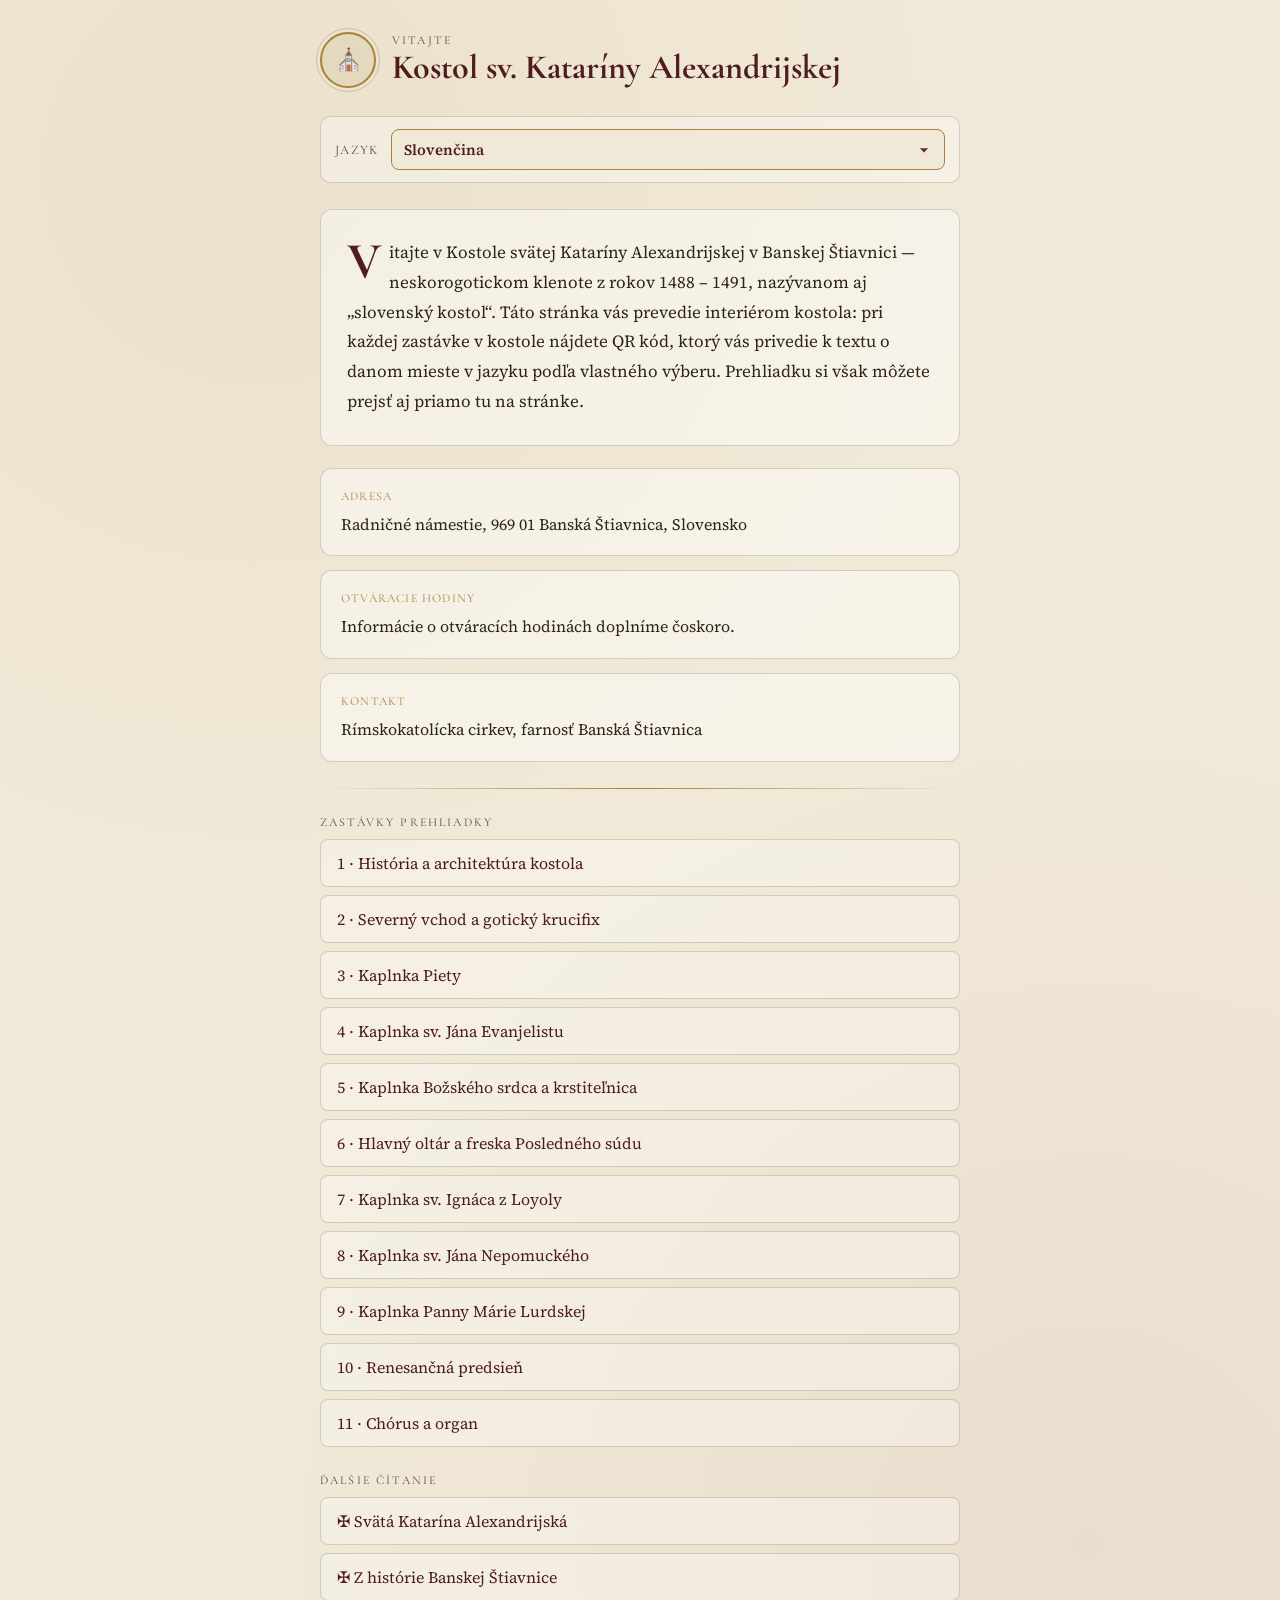
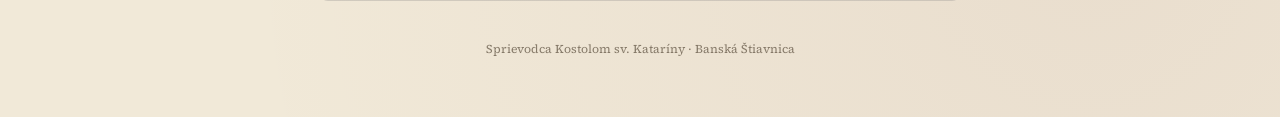
==== docs/index.html @ 9a288365 "Viacjazyčný sprievodca Kostolom sv. Kataríny v Banskej Štiavnici Statická stránka pre GitHub Pages: " ====
<!DOCTYPE html>
<html lang="sk">
<head>
<meta charset="UTF-8">
<meta name="viewport" content="width=device-width, initial-scale=1.0">
<title>Kostol sv. Kataríny Alexandrijskej · Banská Štiavnica</title>
<meta name="description" content="Sprievodca Kostolom sv. Kataríny Alexandrijskej v Banskej Štiavnici — prehliadka interiéru v 9 jazykoch.">
<link rel="stylesheet" href="assets/style.css">
</head>
<body>
<div class="page">

  <div class="seal-row">
    <div class="seal">⛪</div>
    <div>
      <p class="eyebrow" id="eyebrow">Vitajte</p>
      <h1 id="title">Kostol sv. Kataríny Alexandrijskej</h1>
    </div>
  </div>

  <div class="langs">
    <span class="langs-label" id="langsLabel">Jazyk</span>
    <select class="lang-select" id="langSwitcher"></select>
  </div>

  <div class="text-panel" style="margin-bottom:22px;">
    <p class="dropcap" id="intro"></p>
  </div>

  <div class="info-grid">
    <div class="info-card">
      <p class="label" id="addressLabel">Adresa</p>
      <p id="addressValue"></p>
    </div>
    <div class="info-card">
      <p class="label" id="hoursLabel">Otváracie hodiny</p>
      <p id="hoursValue"></p>
    </div>
    <div class="info-card">
      <p class="label" id="contactLabel">Kontakt</p>
      <p id="contactValue"></p>
    </div>
  </div>

  <div class="divider"></div>

  <p class="eyebrow" style="margin-bottom:10px;" id="stopsHeading">Zastávky prehliadky</p>
  <ul class="stop-list" id="stopList"></ul>

  <p class="eyebrow" style="margin:26px 0 10px;" id="extrasHeading">Ďalšie čítanie</p>
  <ul class="stop-list" id="extraList"></ul>

  <footer><span id="footerLabel">Sprievodca kostolom</span></footer>
</div>

<script src="assets/tour-data.js"></script>
<script src="assets/stops/stop1.js"></script>
<script src="assets/stops/stop2.js"></script>
<script src="assets/stops/stop3.js"></script>
<script src="assets/stops/stop4.js"></script>
<script src="assets/stops/stop5.js"></script>
<script src="assets/stops/stop6.js"></script>
<script src="assets/stops/stop7.js"></script>
<script src="assets/stops/stop8.js"></script>
<script src="assets/stops/stop9.js"></script>
<script src="assets/stops/stop10.js"></script>
<script src="assets/stops/stop11.js"></script>
<script src="assets/stops/extra-katarina.js"></script>
<script src="assets/stops/extra-stiavnica.js"></script>
<script src="assets/index-render.js"></script>
</body>
</html>
---- docs/assets/style.css ----
@import url('https://fonts.googleapis.com/css2?family=Cormorant+Garamond:wght@500;600;700&family=Source+Serif+4:opsz,wght@8..60,400;8..60,600&display=swap');

:root{
  --parchment: #F1E9D8;
  --parchment-dark: #E4D8BE;
  --ink: #2E2418;
  --ink-soft: #5B4E3D;
  --gold: #A8823C;
  --gold-bright: #C9A34E;
  --wine: #6E2A2A;
  --wine-deep: #4E1D1D;
  --line: rgba(46,36,24,0.18);
}

*{box-sizing:border-box;}
html,body{margin:0;padding:0;}
body{
  background: var(--parchment);
  background-image:
    radial-gradient(circle at 20% 10%, rgba(168,130,60,0.08), transparent 40%),
    radial-gradient(circle at 85% 90%, rgba(110,42,42,0.06), transparent 45%);
  color: var(--ink);
  font-family: 'Source Serif 4', serif;
  min-height:100vh;
  display:flex;
  justify-content:center;
  padding: 32px 16px 60px;
}

.page{ width:100%; max-width:640px; }

/* header / seal */
.seal-row{ display:flex; align-items:center; gap:16px; margin-bottom:28px; }
.seal{
  flex:0 0 auto; width:56px;height:56px; border-radius:50%;
  border:2px solid var(--gold);
  display:flex;align-items:center;justify-content:center;
  font-family:'Cormorant Garamond', serif; font-weight:700; font-size:22px;
  color:var(--wine-deep); background: var(--parchment-dark); position:relative;
}
.seal::before{ content:""; position:absolute; inset:-6px; border-radius:50%; border:1px solid var(--line); }
.eyebrow{
  font-family:'Cormorant Garamond', serif; letter-spacing:0.18em; text-transform:uppercase;
  font-size:12px; color:var(--ink-soft); margin:0 0 2px;
}
h1{
  font-family:'Cormorant Garamond', serif; font-weight:700; font-size:34px;
  line-height:1.1; margin:0; color:var(--wine-deep);
}

/* language switcher */
.langs{
  display:flex; align-items:center; justify-content:space-between; gap:12px;
  margin:22px 0 26px; padding:12px 14px;
  background: rgba(255,255,255,0.35); border:1px solid var(--line); border-radius:10px;
}
.langs-label{
  font-family:'Cormorant Garamond', serif; font-size:13px; letter-spacing:0.1em;
  text-transform:uppercase; color: var(--ink-soft); white-space:nowrap;
}
.lang-select{
  flex:1; font-family:'Source Serif 4', serif; font-size:15px; padding:9px 12px;
  border-radius:8px; border:1px solid var(--gold); background: var(--parchment);
  color: var(--wine-deep); font-weight:600; cursor:pointer; appearance:none;
  background-image: url("data:image/svg+xml,%3Csvg xmlns='http://www.w3.org/2000/svg' viewBox='0 0 24 24' fill='%236E2A2A'%3E%3Cpath d='M7 10l5 5 5-5z'/%3E%3C/svg%3E");
  background-repeat:no-repeat; background-position: right 10px center; background-size:20px;
  padding-right:36px;
}
.lang-select:focus{ outline: 2px solid var(--gold-bright); outline-offset:1px; }

/* text panel */
.text-panel{
  background: rgba(255,255,255,0.45); border:1px solid var(--line); border-radius:12px;
  padding:28px 26px; line-height:1.75; font-size:17px;
}
.text-panel p{ margin:0 0 14px; }
.text-panel p:last-child{ margin-bottom:0; }
.dropcap::first-letter{
  font-family:'Cormorant Garamond', serif; font-weight:700; font-size:52px;
  float:left; line-height:0.75; padding-right:8px; padding-top:4px; color: var(--wine-deep);
}

.divider{ height:1px; margin:26px 0; background: linear-gradient(90deg, transparent, var(--gold), transparent); }

.stop-nav{ display:flex; justify-content:space-between; font-size:14px; color: var(--ink-soft); margin-bottom:14px; }
.stop-nav a{ color: var(--wine-deep); text-decoration:none; font-weight:600; }
.stop-nav a:hover{ text-decoration:underline; }
.nav-hint{ display:block; text-align:center; font-size:12px; color: var(--ink-soft); opacity:0.8; }

/* homepage specific */
.info-grid{
  display:grid; gap:14px; margin:22px 0 26px;
}
.info-card{
  background: rgba(255,255,255,0.45); border:1px solid var(--line); border-radius:12px;
  padding:18px 20px;
}
.info-card .label{
  font-family:'Cormorant Garamond', serif; letter-spacing:0.1em; text-transform:uppercase;
  font-size:12px; color: var(--gold); margin:0 0 6px;
}
.info-card p{ margin:0; line-height:1.6; }
.stop-list{ list-style:none; padding:0; margin:0; display:grid; gap:8px; }
.stop-list a{
  display:block; padding:12px 16px; border:1px solid var(--line); border-radius:8px;
  color: var(--wine-deep); text-decoration:none; background: rgba(255,255,255,0.3);
  transition: background .15s ease;
}
.stop-list a:hover{ background: rgba(168,130,60,0.15); }

footer{ text-align:center; margin-top:40px; font-size:12px; color: var(--ink-soft); opacity:0.7; }
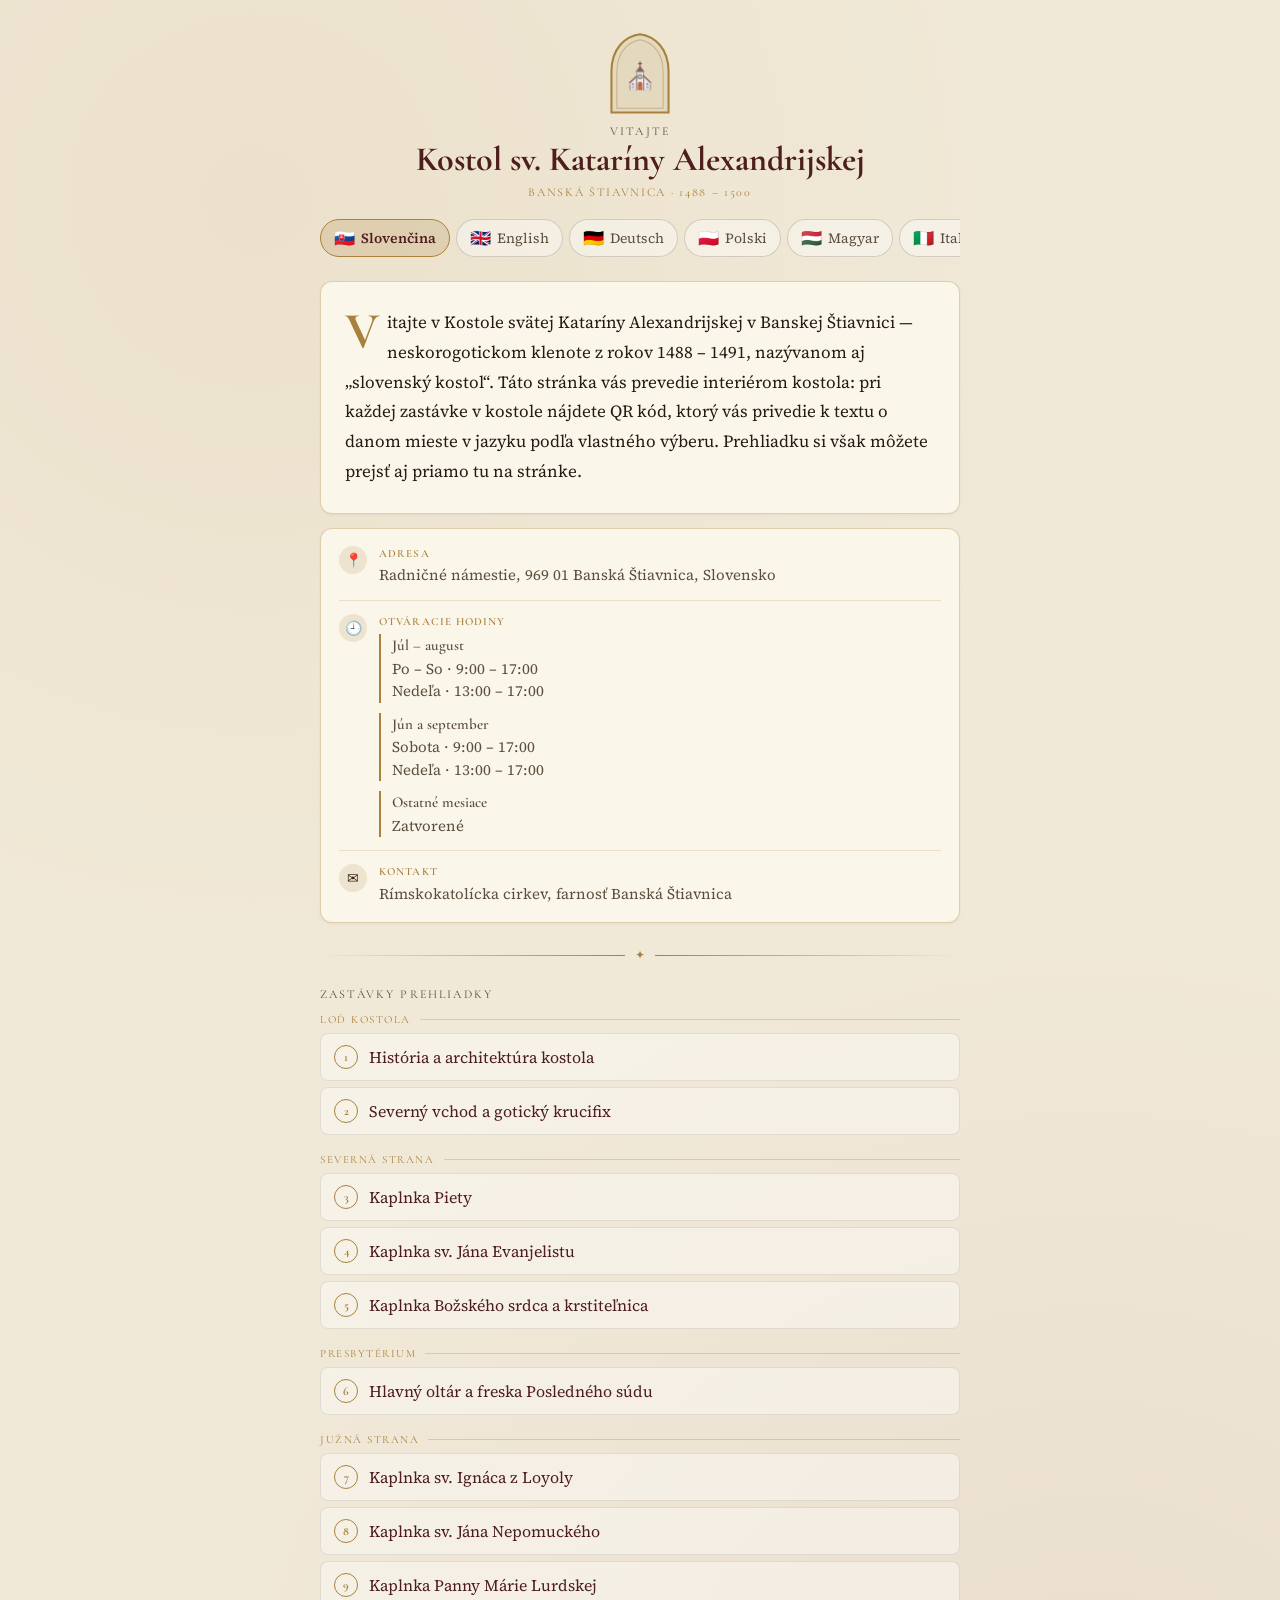
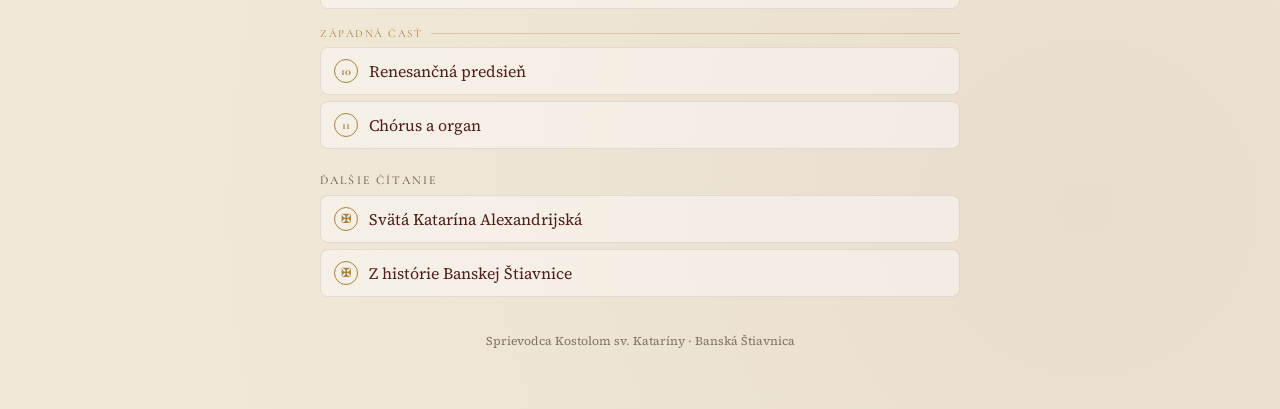
==== commit 826645eb: "Nový vizuál: gotický oblúk, zoskupené zastávky, vlajky, kontrastnejší papier Zastávky na úvodnej str" ====
--- a/docs/index.html
+++ b/docs/index.html
@@ -10,44 +10,53 @@
 <body>
 <div class="page">
 
-  <div class="seal-row">
-    <div class="seal">⛪</div>
-    <div>
-      <p class="eyebrow" id="eyebrow">Vitajte</p>
-      <h1 id="title">Kostol sv. Kataríny Alexandrijskej</h1>
+  <div class="hero">
+    <svg class="arch" width="68" height="82" viewBox="0 0 100 120" aria-hidden="true">
+      <path class="arch-fill" d="M8 118 L8 58 C8 24 28 6 50 3 C72 6 92 24 92 58 L92 118 Z"/>
+      <path class="arch-inner" d="M16 112 L16 59 C16 30 32 14 50 11 C68 14 84 30 84 59 L84 112 Z"/>
+      <text class="arch-emoji" x="50" y="78">⛪</text>
+    </svg>
+    <p class="eyebrow" id="eyebrow">Vitajte</p>
+    <h1 id="title">Kostol sv. Kataríny Alexandrijskej</h1>
+    <p class="hero-sub" id="heroSub">Banská Štiavnica · 1488 – 1500</p>
+  </div>
+
+  <div class="chips" id="langSwitcher"></div>
+
+  <div class="text-panel" style="margin-bottom:14px;">
+    <p class="dropcap" id="intro"></p>
+  </div>
+
+  <div class="info-panel">
+    <div class="info-row">
+      <div class="info-ic">📍</div>
+      <div>
+        <p class="label" id="addressLabel">Adresa</p>
+        <p id="addressValue"></p>
+      </div>
+    </div>
+    <div class="info-row">
+      <div class="info-ic">🕘</div>
+      <div>
+        <p class="label" id="hoursLabel">Otváracie hodiny</p>
+        <div id="hoursValue"></div>
+      </div>
+    </div>
+    <div class="info-row">
+      <div class="info-ic">✉</div>
+      <div>
+        <p class="label" id="contactLabel">Kontakt</p>
+        <p id="contactValue"></p>
+      </div>
     </div>
   </div>
 
-  <div class="langs">
-    <span class="langs-label" id="langsLabel">Jazyk</span>
-    <select class="lang-select" id="langSwitcher"></select>
-  </div>
+  <div class="orn"><i></i><b>✦</b><i></i></div>
 
-  <div class="text-panel" style="margin-bottom:22px;">
-    <p class="dropcap" id="intro"></p>
-  </div>
+  <p class="eyebrow" style="margin-bottom:12px;" id="stopsHeading">Zastávky prehliadky</p>
+  <div id="groups"></div>
 
-  <div class="info-grid">
-    <div class="info-card">
-      <p class="label" id="addressLabel">Adresa</p>
-      <p id="addressValue"></p>
-    </div>
-    <div class="info-card">
-      <p class="label" id="hoursLabel">Otváracie hodiny</p>
-      <p id="hoursValue"></p>
-    </div>
-    <div class="info-card">
-      <p class="label" id="contactLabel">Kontakt</p>
-      <p id="contactValue"></p>
-    </div>
-  </div>
-
-  <div class="divider"></div>
-
-  <p class="eyebrow" style="margin-bottom:10px;" id="stopsHeading">Zastávky prehliadky</p>
-  <ul class="stop-list" id="stopList"></ul>
-
-  <p class="eyebrow" style="margin:26px 0 10px;" id="extrasHeading">Ďalšie čítanie</p>
+  <p class="eyebrow" style="margin:24px 0 8px;" id="extrasHeading">Ďalšie čítanie</p>
   <ul class="stop-list" id="extraList"></ul>
 
   <footer><span id="footerLabel">Sprievodca kostolom</span></footer>
--- a/docs/assets/style.css
+++ b/docs/assets/style.css
@@ -3,13 +3,16 @@
 :root{
   --parchment: #F1E9D8;
   --parchment-dark: #E4D8BE;
+  --paper: #FBF6EA;          /* plný svetlý papier pod textom = ostrejší text */
   --ink: #2E2418;
+  --ink-strong: #241C12;
   --ink-soft: #5B4E3D;
   --gold: #A8823C;
   --gold-bright: #C9A34E;
   --wine: #6E2A2A;
   --wine-deep: #4E1D1D;
   --line: rgba(46,36,24,0.18);
+  --line-gold: rgba(168,130,60,0.35);
 }
 
 *{box-sizing:border-box;}
@@ -20,92 +23,180 @@
     radial-gradient(circle at 20% 10%, rgba(168,130,60,0.08), transparent 40%),
     radial-gradient(circle at 85% 90%, rgba(110,42,42,0.06), transparent 45%);
   color: var(--ink);
-  font-family: 'Source Serif 4', serif;
+  font-family: 'Source Serif 4', Georgia, serif;
   min-height:100vh;
   display:flex;
   justify-content:center;
-  padding: 32px 16px 60px;
+  padding: 28px 16px 60px;
 }
 
 .page{ width:100%; max-width:640px; }
 
-/* header / seal */
-.seal-row{ display:flex; align-items:center; gap:16px; margin-bottom:28px; }
-.seal{
-  flex:0 0 auto; width:56px;height:56px; border-radius:50%;
-  border:2px solid var(--gold);
-  display:flex;align-items:center;justify-content:center;
-  font-family:'Cormorant Garamond', serif; font-weight:700; font-size:22px;
-  color:var(--wine-deep); background: var(--parchment-dark); position:relative;
-}
-.seal::before{ content:""; position:absolute; inset:-6px; border-radius:50%; border:1px solid var(--line); }
+/* ---------- gotický oblúk (motív klenby a okien kostola) ---------- */
+.arch{ flex:0 0 auto; display:block; }
+.arch-fill{ fill: var(--parchment-dark); stroke: var(--gold); stroke-width:3; }
+.arch-inner{ fill:none; stroke: rgba(168,130,60,0.45); stroke-width:1.5; }
+.arch-num{
+  font-family:'Cormorant Garamond', serif; font-weight:700; font-size:46px;
+  fill: var(--wine-deep); text-anchor:middle;
+}
+.arch-emoji{ font-size:38px; text-anchor:middle; }
+
+/* ---------- hlavička zastávky ---------- */
+.seal-row{ display:flex; align-items:center; gap:14px; margin-bottom:18px; }
 .eyebrow{
   font-family:'Cormorant Garamond', serif; letter-spacing:0.18em; text-transform:uppercase;
-  font-size:12px; color:var(--ink-soft); margin:0 0 2px;
+  font-size:12px; color:var(--ink-soft); margin:0 0 3px;
 }
 h1{
-  font-family:'Cormorant Garamond', serif; font-weight:700; font-size:34px;
-  line-height:1.1; margin:0; color:var(--wine-deep);
-}
-
-/* language switcher */
-.langs{
-  display:flex; align-items:center; justify-content:space-between; gap:12px;
-  margin:22px 0 26px; padding:12px 14px;
-  background: rgba(255,255,255,0.35); border:1px solid var(--line); border-radius:10px;
-}
-.langs-label{
-  font-family:'Cormorant Garamond', serif; font-size:13px; letter-spacing:0.1em;
-  text-transform:uppercase; color: var(--ink-soft); white-space:nowrap;
-}
-.lang-select{
-  flex:1; font-family:'Source Serif 4', serif; font-size:15px; padding:9px 12px;
-  border-radius:8px; border:1px solid var(--gold); background: var(--parchment);
-  color: var(--wine-deep); font-weight:600; cursor:pointer; appearance:none;
-  background-image: url("data:image/svg+xml,%3Csvg xmlns='http://www.w3.org/2000/svg' viewBox='0 0 24 24' fill='%236E2A2A'%3E%3Cpath d='M7 10l5 5 5-5z'/%3E%3C/svg%3E");
-  background-repeat:no-repeat; background-position: right 10px center; background-size:20px;
-  padding-right:36px;
-}
-.lang-select:focus{ outline: 2px solid var(--gold-bright); outline-offset:1px; }
-
-/* text panel */
+  font-family:'Cormorant Garamond', serif; font-weight:700; font-size:32px;
+  line-height:1.12; margin:0; color:var(--wine-deep);
+}
+
+/* ---------- hero na úvodnej stránke ---------- */
+.hero{ text-align:center; padding:4px 0 18px; }
+.hero .arch{ margin:0 auto 10px; }
+.hero h1{ font-size:34px; margin-bottom:6px; }
+.hero-sub{
+  font-family:'Cormorant Garamond', serif; font-size:12px; letter-spacing:0.14em;
+  text-transform:uppercase; color:var(--gold); margin:0;
+}
+
+/* ---------- ukazovateľ postupu ---------- */
+.prog-top{ margin-bottom:16px; }
+.prog-top .prog-labels{
+  display:flex; justify-content:space-between; font-size:12px;
+  color:var(--ink-soft); margin-bottom:5px;
+}
+.prog-top .prog-group{
+  font-family:'Cormorant Garamond', serif; letter-spacing:0.12em; text-transform:uppercase;
+}
+.prog-track{ height:4px; border-radius:3px; background:var(--parchment-dark); overflow:hidden; }
+.prog-track span{
+  display:block; height:100%; border-radius:3px;
+  background:linear-gradient(90deg, var(--gold), var(--gold-bright));
+  transition: width .3s ease;
+}
+
+/* ---------- prepínač jazykov (vlajky) ---------- */
+.chips{
+  display:flex; gap:6px; overflow-x:auto; padding:2px 0 8px;
+  margin-bottom:16px; -webkit-overflow-scrolling:touch;
+}
+.chips::-webkit-scrollbar{ height:0; }
+.chip{
+  flex:0 0 auto; display:flex; align-items:center; gap:6px;
+  padding:8px 13px; border:1px solid var(--line); border-radius:20px;
+  background:rgba(255,255,255,0.4); font-family:inherit; font-size:14px;
+  color:var(--ink-soft); cursor:pointer; white-space:nowrap;
+  transition: background .15s ease, border-color .15s ease;
+}
+.chip:hover{ background:rgba(168,130,60,0.14); }
+.chip.on{
+  border-color:var(--gold); background:rgba(168,130,60,0.2);
+  font-weight:600; color:var(--wine-deep);
+}
+.chip .flag{ font-size:17px; line-height:1; }
+
+/* ---------- panel s textom ---------- */
 .text-panel{
-  background: rgba(255,255,255,0.45); border:1px solid var(--line); border-radius:12px;
-  padding:28px 26px; line-height:1.75; font-size:17px;
+  background: var(--paper); border:1px solid var(--line-gold); border-radius:12px;
+  padding:26px 24px; line-height:1.75; font-size:17px; color:var(--ink-strong);
+  box-shadow: 0 1px 3px rgba(46,36,24,0.05);
 }
 .text-panel p{ margin:0 0 14px; }
 .text-panel p:last-child{ margin-bottom:0; }
 .dropcap::first-letter{
   font-family:'Cormorant Garamond', serif; font-weight:700; font-size:52px;
-  float:left; line-height:0.75; padding-right:8px; padding-top:4px; color: var(--wine-deep);
-}
-
-.divider{ height:1px; margin:26px 0; background: linear-gradient(90deg, transparent, var(--gold), transparent); }
-
-.stop-nav{ display:flex; justify-content:space-between; font-size:14px; color: var(--ink-soft); margin-bottom:14px; }
-.stop-nav a{ color: var(--wine-deep); text-decoration:none; font-weight:600; }
-.stop-nav a:hover{ text-decoration:underline; }
-.nav-hint{ display:block; text-align:center; font-size:12px; color: var(--ink-soft); opacity:0.8; }
-
-/* homepage specific */
-.info-grid{
-  display:grid; gap:14px; margin:22px 0 26px;
-}
-.info-card{
-  background: rgba(255,255,255,0.45); border:1px solid var(--line); border-radius:12px;
-  padding:18px 20px;
-}
-.info-card .label{
+  float:left; line-height:0.75; padding-right:8px; padding-top:4px; color: var(--gold);
+}
+
+/* ---------- ozdobný predel ---------- */
+.orn{ display:flex; align-items:center; gap:10px; margin:24px 0; }
+.orn i{ flex:1; height:1px; background:linear-gradient(90deg, transparent, var(--gold)); }
+.orn i:last-child{ background:linear-gradient(90deg, var(--gold), transparent); }
+.orn b{ color:var(--gold); font-size:12px; font-weight:400; }
+
+/* ---------- navigácia medzi zastávkami ---------- */
+.stop-nav{ display:flex; align-items:stretch; gap:10px; margin-bottom:14px; }
+.stop-nav > span{ flex:1 1 0; display:flex; }
+.stop-nav > span:last-child{ justify-content:flex-end; }
+.stop-nav a{
+  flex:1; display:flex; flex-direction:column; justify-content:center; gap:3px;
+  padding:11px 14px; text-decoration:none; color:var(--wine-deep);
+  border:1px solid var(--gold); border-radius:9px; background:rgba(255,255,255,0.4);
+  transition: background .15s ease;
+}
+.stop-nav a:hover{ background:rgba(168,130,60,0.16); }
+.stop-nav .nav-dir{
+  font-family:'Cormorant Garamond', serif; letter-spacing:0.12em; text-transform:uppercase;
+  font-size:10px; color:var(--gold);
+}
+.stop-nav .nav-title{ font-size:14px; font-weight:600; line-height:1.3; }
+.stop-nav span:last-child a{ text-align:right; }
+.nav-hint{ display:block; text-align:center; font-size:12px; color:var(--ink-soft); opacity:0.85; }
+
+/* ---------- úvodná stránka: info riadky ---------- */
+.info-panel{
+  background:var(--paper); border:1px solid var(--line-gold); border-radius:12px;
+  padding:4px 18px; margin:0 0 8px;
+  box-shadow: 0 1px 3px rgba(46,36,24,0.05);
+}
+.info-row{
+  display:flex; gap:12px; align-items:flex-start; padding:13px 0;
+  border-bottom:1px solid rgba(168,130,60,0.2);
+}
+.info-row:last-child{ border-bottom:none; }
+.info-ic{
+  flex:0 0 auto; width:28px; height:28px; border-radius:50%;
+  background:rgba(168,130,60,0.16); display:flex; align-items:center;
+  justify-content:center; font-size:14px;
+}
+.info-row .label{
   font-family:'Cormorant Garamond', serif; letter-spacing:0.1em; text-transform:uppercase;
-  font-size:12px; color: var(--gold); margin:0 0 6px;
-}
-.info-card p{ margin:0; line-height:1.6; }
-.stop-list{ list-style:none; padding:0; margin:0; display:grid; gap:8px; }
+  font-size:11px; color:var(--gold); margin:0 0 2px; font-weight:600;
+}
+.info-row p{ margin:0; font-size:15px; line-height:1.5; color:var(--ink-soft); }
+
+/* otváracie hodiny — sezónny rozvrh */
+.hours{ display:flex; flex-direction:column; gap:10px; margin-top:4px; }
+.hours-period{ padding-left:11px; border-left:2px solid var(--gold); }
+.hours-season{
+  font-family:'Cormorant Garamond', serif; font-weight:600; font-size:14px;
+  color:var(--wine-deep); margin:0 0 1px !important;
+}
+.hours-time{ font-size:14px; line-height:1.5 !important; color:var(--ink-soft); margin:0 !important; }
+
+/* ---------- úvodná stránka: zoskupené zastávky ---------- */
+.group{ margin-bottom:18px; }
+.group-label{
+  font-family:'Cormorant Garamond', serif; letter-spacing:0.14em; text-transform:uppercase;
+  font-size:11px; color:var(--gold); margin:0 0 7px;
+  display:flex; align-items:center; gap:9px;
+}
+.group-label::after{ content:""; flex:1; height:1px; background:rgba(168,130,60,0.3); }
+.stop-list{ list-style:none; padding:0; margin:0; display:grid; gap:6px; }
 .stop-list a{
-  display:block; padding:12px 16px; border:1px solid var(--line); border-radius:8px;
-  color: var(--wine-deep); text-decoration:none; background: rgba(255,255,255,0.3);
-  transition: background .15s ease;
-}
-.stop-list a:hover{ background: rgba(168,130,60,0.15); }
-
-footer{ text-align:center; margin-top:40px; font-size:12px; color: var(--ink-soft); opacity:0.7; }
+  display:flex; align-items:center; gap:11px; padding:11px 13px;
+  border:1px solid rgba(46,36,24,0.10); border-radius:8px;
+  color:var(--wine-deep); text-decoration:none; background:rgba(255,255,255,0.4);
+  font-size:16px; transition: background .15s ease;
+}
+.stop-list a:hover{ background:rgba(168,130,60,0.14); }
+.stop-list .stop-no{
+  flex:0 0 auto; width:24px; height:24px; border-radius:50%;
+  border:1px solid var(--gold); display:flex; align-items:center; justify-content:center;
+  font-family:'Cormorant Garamond', serif; font-weight:700; font-size:12px; color:var(--gold);
+}
+
+footer{ text-align:center; margin-top:36px; font-size:12px; color:var(--ink-soft); opacity:0.75; }
+footer a{ color:inherit; }
+
+@media (max-width:420px){
+  h1{ font-size:27px; }
+  .hero h1{ font-size:29px; }
+  .text-panel{ padding:22px 18px; font-size:16px; }
+  .stop-nav{ flex-direction:column; }
+  .stop-nav > span:last-child{ justify-content:stretch; }
+  .stop-nav span:last-child a{ text-align:left; }
+}
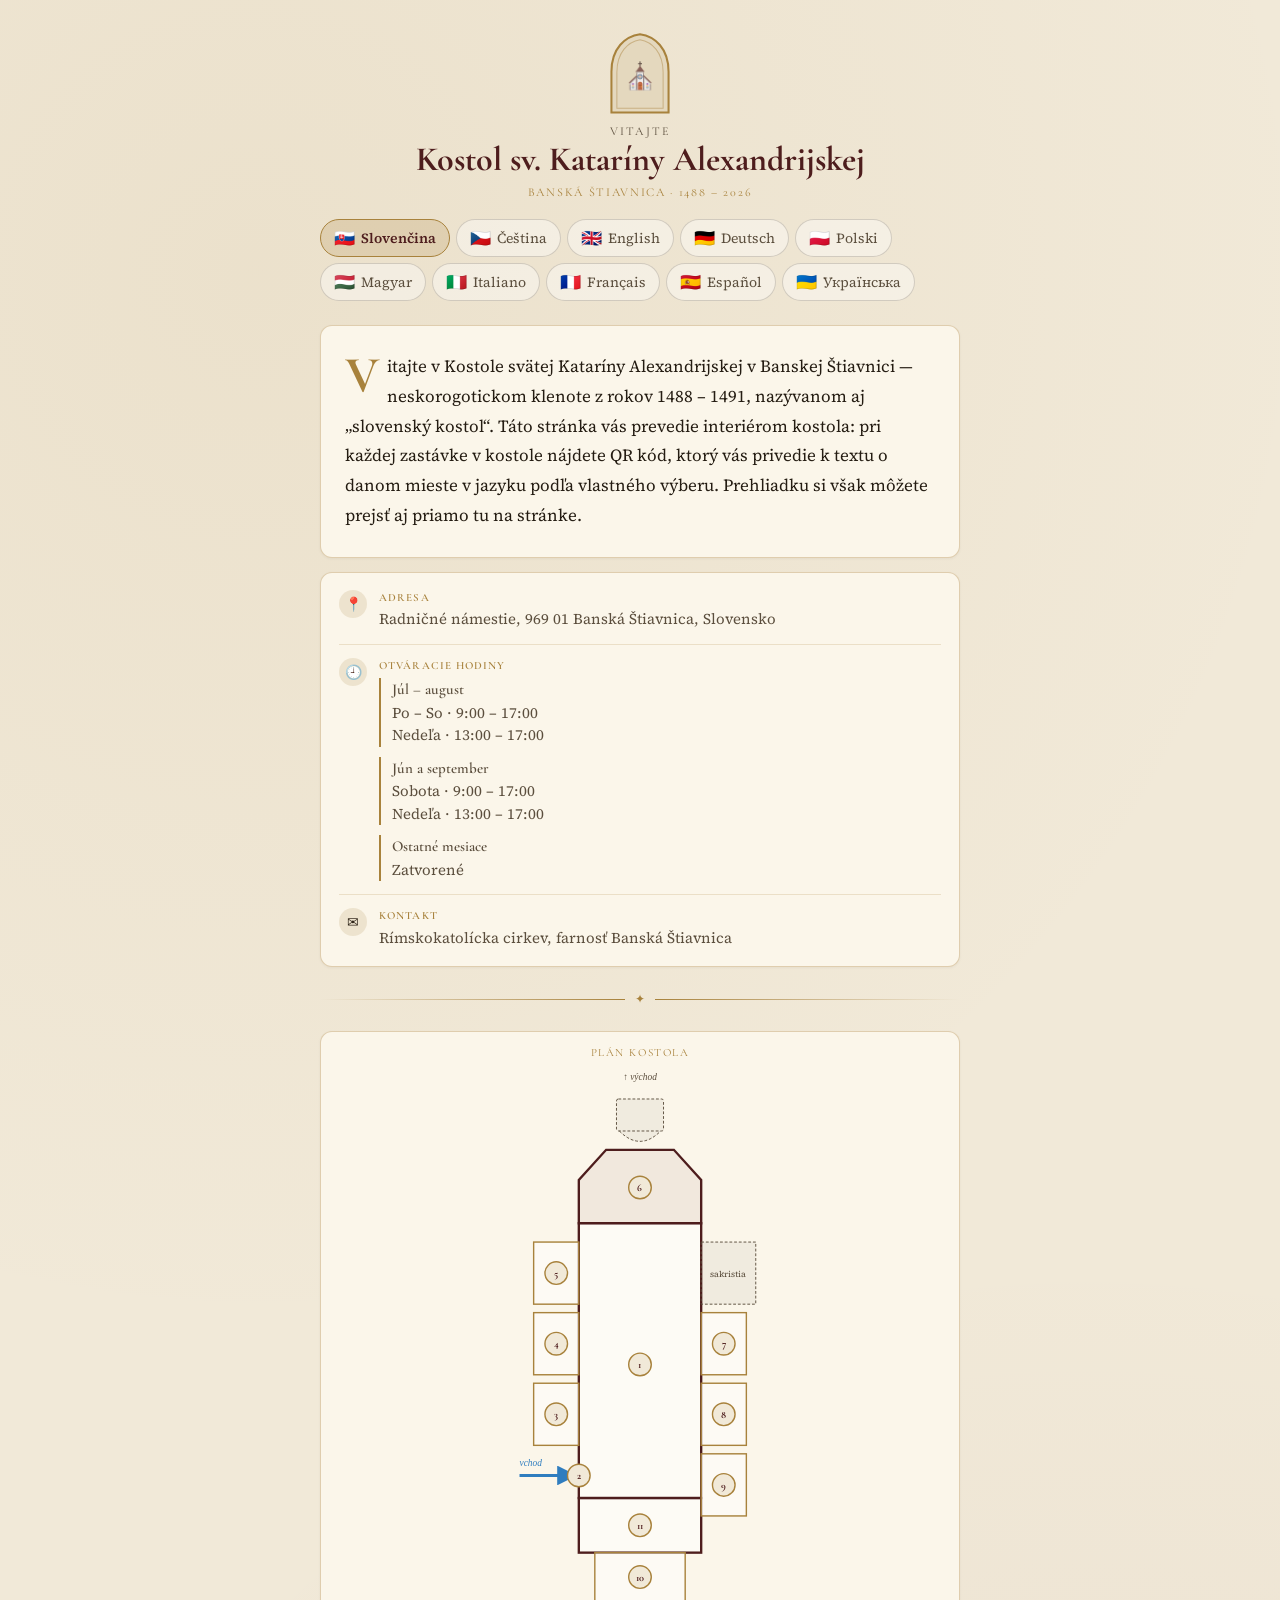
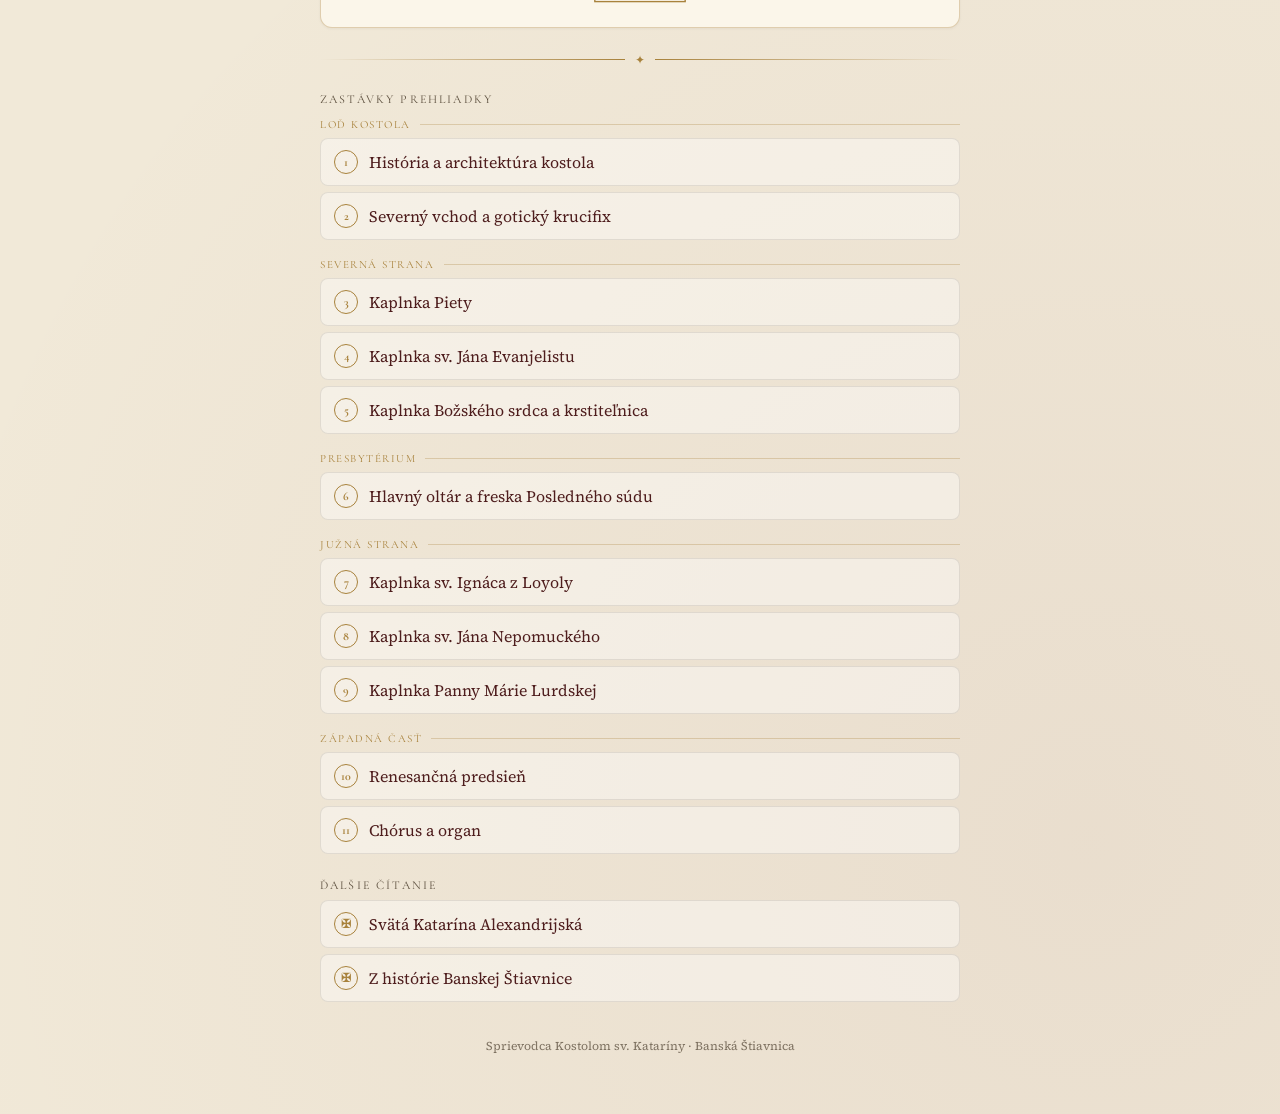
==== commit bd90e1e4: "Plán kostola so zvýraznením aktuálnej zastávky Na každej zastávke sa pod textom zobrazí plán kostola" ====
--- a/docs/index.html
+++ b/docs/index.html
@@ -53,6 +53,13 @@
 
   <div class="orn"><i></i><b>✦</b><i></i></div>
 
+  <div class="plan-box full" id="planBox">
+    <p class="plan-title" id="planTitle">Plán kostola</p>
+    <div id="planHolder"></div>
+  </div>
+
+  <div class="orn"><i></i><b>✦</b><i></i></div>
+
   <p class="eyebrow" style="margin-bottom:12px;" id="stopsHeading">Zastávky prehliadky</p>
   <div id="groups"></div>
 
@@ -76,6 +83,7 @@
 <script src="assets/stops/stop11.js"></script>
 <script src="assets/stops/extra-katarina.js"></script>
 <script src="assets/stops/extra-stiavnica.js"></script>
+<script src="assets/plan.js"></script>
 <script src="assets/index-render.js"></script>
 </body>
 </html>
--- a/docs/assets/style.css
+++ b/docs/assets/style.css
@@ -78,12 +78,13 @@
   transition: width .3s ease;
 }
 
-/* ---------- prepínač jazykov (vlajky) ---------- */
+/* ---------- prepínač jazykov (vlajky) ----------
+   Zámerne sa zalamuje do riadkov a NEposúva sa vodorovne: návštevník musí
+   vidieť všetkých 9 jazykov naraz, inak svoj nenájde. Na úzkych displejoch
+   preto ukazujeme len vlajku a skratku (🇩🇪 DE), na širokých celý názov. */
 .chips{
-  display:flex; gap:6px; overflow-x:auto; padding:2px 0 8px;
-  margin-bottom:16px; -webkit-overflow-scrolling:touch;
-}
-.chips::-webkit-scrollbar{ height:0; }
+  display:flex; flex-wrap:wrap; gap:6px; padding:2px 0 8px; margin-bottom:16px;
+}
 .chip{
   flex:0 0 auto; display:flex; align-items:center; gap:6px;
   padding:8px 13px; border:1px solid var(--line); border-radius:20px;
@@ -97,6 +98,14 @@
   font-weight:600; color:var(--wine-deep);
 }
 .chip .flag{ font-size:17px; line-height:1; }
+.chip .code{ display:none; }
+
+@media (max-width:560px){
+  .chips{ gap:5px; }
+  .chip{ padding:7px 10px; gap:5px; font-size:13px; }
+  .chip .name{ display:none; }
+  .chip .code{ display:inline; }
+}
 
 /* ---------- panel s textom ---------- */
 .text-panel{
@@ -110,6 +119,42 @@
   font-family:'Cormorant Garamond', serif; font-weight:700; font-size:52px;
   float:left; line-height:0.75; padding-right:8px; padding-top:4px; color: var(--gold);
 }
+
+/* ---------- plán kostola ---------- */
+.plan-box{
+  background:var(--paper); border:1px solid var(--line-gold); border-radius:12px;
+  padding:14px 12px 10px; box-shadow:0 1px 3px rgba(46,36,24,0.05);
+}
+.plan-title{
+  font-family:'Cormorant Garamond', serif; letter-spacing:0.14em; text-transform:uppercase;
+  font-size:11px; color:var(--gold); text-align:center; margin:0 0 8px;
+}
+.plan-svg{ display:block; width:100%; height:auto; margin:0 auto; }
+/* na zastávke stačí menší plán, na úvodnej stránke môže byť väčší */
+.plan-box.compact{ margin-bottom:16px; }
+.plan-box.compact .plan-svg{ max-width:240px; }
+.plan-box.full .plan-svg{ max-width:320px; }
+
+.plan-nave{ fill:rgba(255,255,255,.55); stroke:var(--wine-deep); stroke-width:2.5; }
+.plan-presb{ fill:rgba(110,42,42,.07); stroke:var(--wine-deep); stroke-width:2.5; }
+.plan-room{ fill:rgba(255,255,255,.5); stroke:var(--gold); stroke-width:1.5; }
+.plan-aux{ fill:rgba(46,36,24,.05); stroke:var(--ink-soft); stroke-width:1; stroke-dasharray:3 2; }
+.plan-dir{ font:italic 10px Georgia, serif; fill:var(--ink-soft); text-anchor:middle; }
+.plan-room-lbl{ font:9px 'Source Serif 4', Georgia, serif; fill:var(--ink-soft); text-anchor:middle; }
+.plan-entry{ fill:none; stroke:#2F7DBF; stroke-width:3; }
+.plan-entry-lbl{ font:italic 10px Georgia, serif; fill:#2F7DBF; }
+
+.plan-dot{ cursor:pointer; }
+.plan-dot .dot-hit{ fill:transparent; stroke:none; }
+.plan-dot .dot-face{ fill:var(--parchment); stroke:var(--gold); stroke-width:1.5; transition:fill .15s ease; pointer-events:none; }
+.plan-dot text{
+  font-family:'Cormorant Garamond', serif; font-size:11px; font-weight:700;
+  fill:var(--wine-deep); text-anchor:middle; pointer-events:none;
+}
+.plan-dot:hover .dot-face{ fill:rgba(168,130,60,.3); }
+/* aktuálna zastávka — „tu ste“ */
+.plan-dot.on .dot-face{ fill:var(--wine); stroke:var(--wine-deep); stroke-width:2; }
+.plan-dot.on text{ fill:#fff; }
 
 /* ---------- ozdobný predel ---------- */
 .orn{ display:flex; align-items:center; gap:10px; margin:24px 0; }
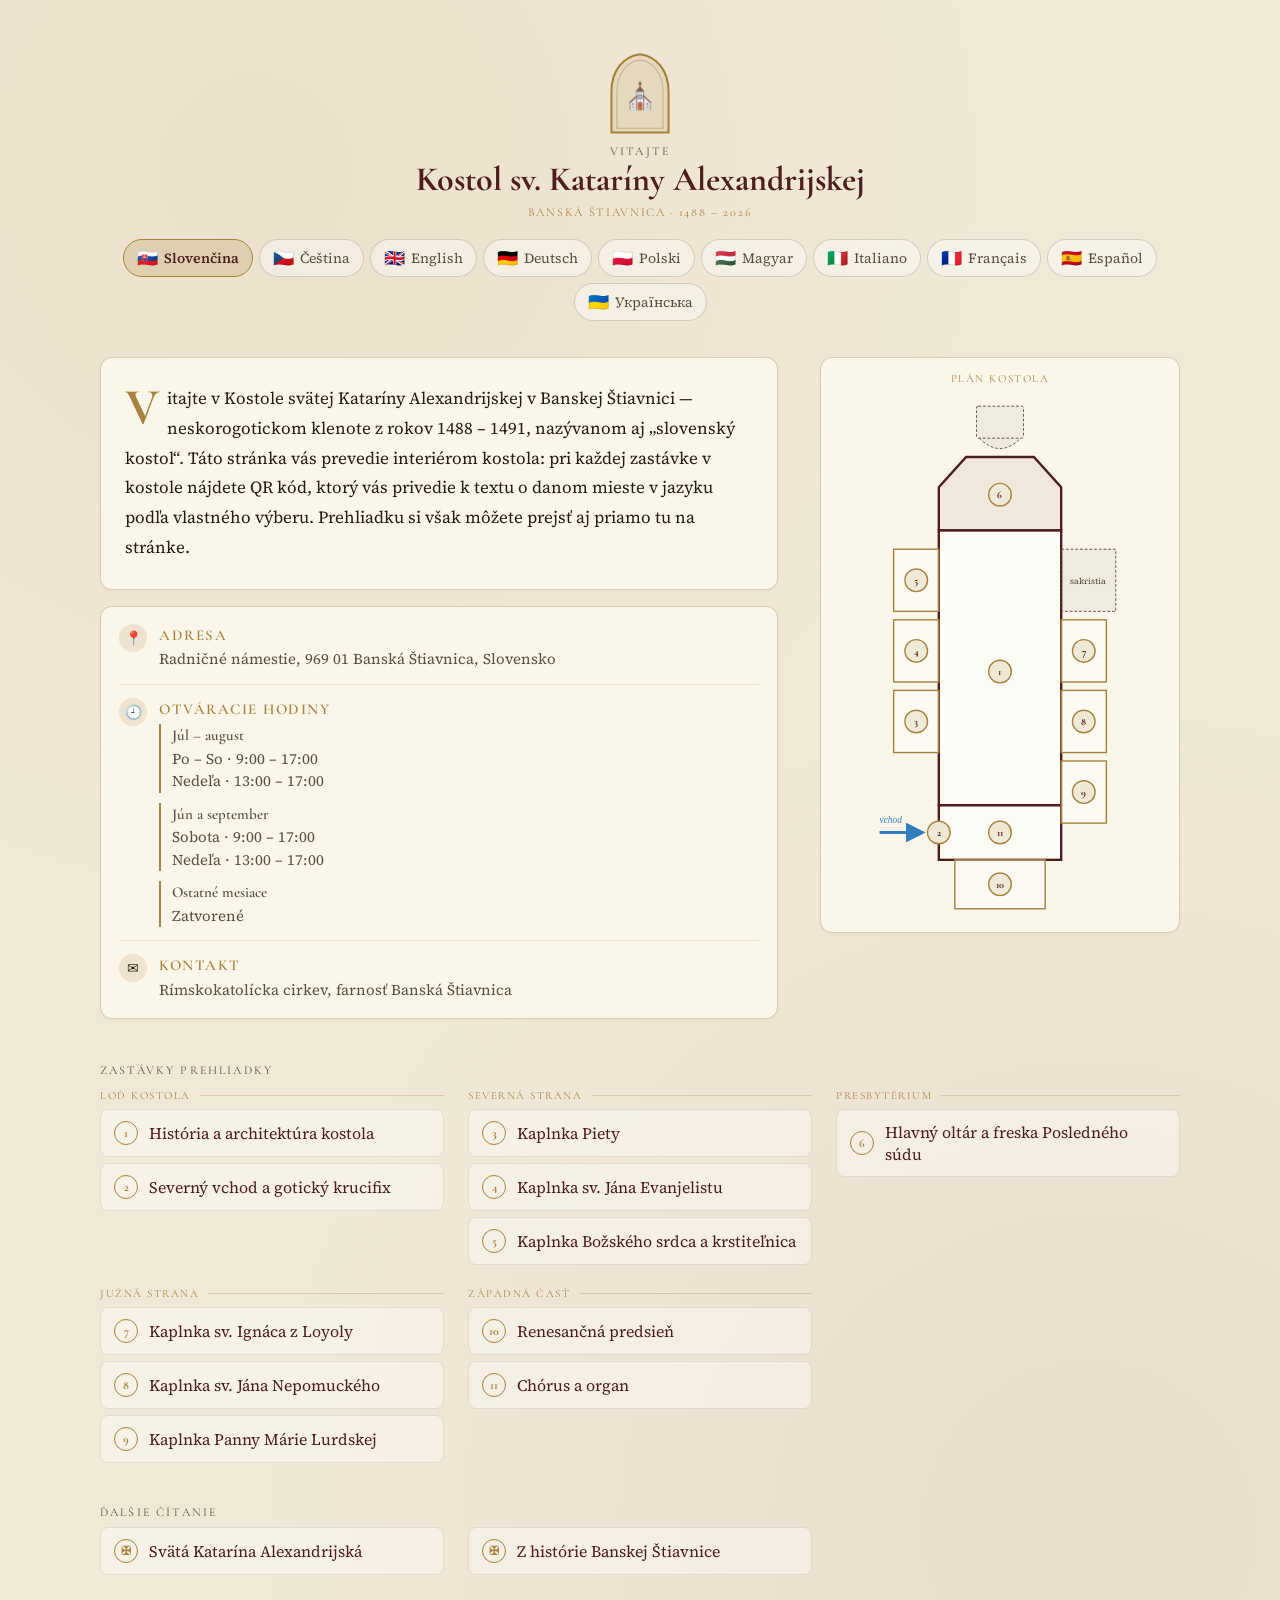
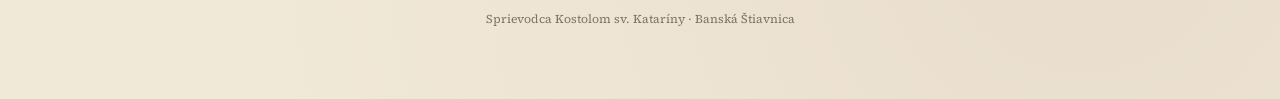
==== commit 2e63dcae: "Počítačová verzia rozloženia (mobil ostáva nedotknutý) Na obrazovkách od 900 px sa stránka skladá ak" ====
--- a/docs/index.html
+++ b/docs/index.html
@@ -8,7 +8,7 @@
 <link rel="stylesheet" href="assets/style.css">
 </head>
 <body>
-<div class="page">
+<div class="page page-home">
 
   <div class="hero">
     <svg class="arch" width="68" height="82" viewBox="0 0 100 120" aria-hidden="true">
--- a/docs/assets/style.css
+++ b/docs/assets/style.css
@@ -245,3 +245,80 @@
   .stop-nav > span:last-child{ justify-content:stretch; }
   .stop-nav span:last-child a{ text-align:left; }
 }
+
+/* ============================================================
+   POČÍTAČOVÁ VERZIA (≥ 900 px)
+   Všetko je v tomto media query — pod 900 px ostáva mobilná
+   verzia úplne nedotknutá. Rozloženie sa skladá cez CSS grid,
+   takže netreba meniť HTML ani poradie prvkov.
+   ============================================================ */
+@media (min-width:900px){
+  body{ padding:38px 24px 72px; }
+  .page{ max-width:1080px; }
+
+  /* -------- úvodná stránka -------- */
+  .page-home{
+    display:grid;
+    grid-template-columns:1fr 360px;
+    column-gap:42px; row-gap:0; align-items:start;
+    grid-template-areas:
+      "hero    hero"
+      "chips   chips"
+      "intro   plan"
+      "info    plan"
+      "heading heading"
+      "groups  groups"
+      "exH     exH"
+      "exList  exList"
+      "foot    foot";
+  }
+  .page-home > .hero{ grid-area:hero; padding-top:14px; }
+  .page-home > #langSwitcher{ grid-area:chips; justify-content:center; margin-bottom:28px; }
+  .page-home > .text-panel{ grid-area:intro; margin-bottom:0 !important; }
+  .page-home > .info-panel{ grid-area:info; margin-top:16px; }
+  .page-home > .orn{ display:none; }
+  .page-home > #planBox{ grid-area:plan; position:sticky; top:24px; }
+  .page-home > #stopsHeading{ grid-area:heading; margin-top:36px; }
+  .page-home > #groups{
+    grid-area:groups; display:grid; grid-template-columns:repeat(3,1fr);
+    column-gap:24px; row-gap:4px; align-items:start;
+  }
+  .page-home > #extrasHeading{ grid-area:exH; margin-top:28px; }
+  .page-home > #extraList{
+    grid-area:exList; display:grid; grid-template-columns:repeat(3,1fr);
+    column-gap:24px; row-gap:6px; align-items:start;
+  }
+  .page-home > footer{ grid-area:foot; }
+  /* na úvode je plán vysoký — hodiny pod sebou zaplnia ľavý stĺpec */
+  .page-home .info-row p{ font-size:15px; }
+
+  /* -------- stránka zastávky -------- */
+  .page-stop{
+    display:grid;
+    grid-template-columns:300px 1fr;
+    column-gap:44px; row-gap:0; align-items:start;
+    grid-template-areas:
+      "aside prog"
+      "aside head"
+      "aside chips"
+      "aside text"
+      "aside orn"
+      "aside nav"
+      "aside hint"
+      "foot  foot";
+  }
+  .page-stop > #planBox{ grid-area:aside; position:sticky; top:24px; margin-bottom:0; }
+  .page-stop > .prog-top{ grid-area:prog; }
+  .page-stop > .seal-row{ grid-area:head; }
+  .page-stop > #langSwitcher{ grid-area:chips; }
+  .page-stop > .text-panel{ grid-area:text; }
+  .page-stop > .orn{ grid-area:orn; }
+  .page-stop > .stop-nav{ grid-area:nav; }
+  .page-stop > .nav-hint{ grid-area:hint; }
+  .page-stop > footer{ grid-area:foot; margin-top:30px; }
+  /* v bočnom paneli nech plán vyplní stĺpec */
+  .page-stop #planBox .plan-svg{ max-width:100%; }
+
+  /* -------- dodatky (sv. Katarína, história) — jeden čitateľný stĺpec -------- */
+  .page-doc{ max-width:760px; }
+}
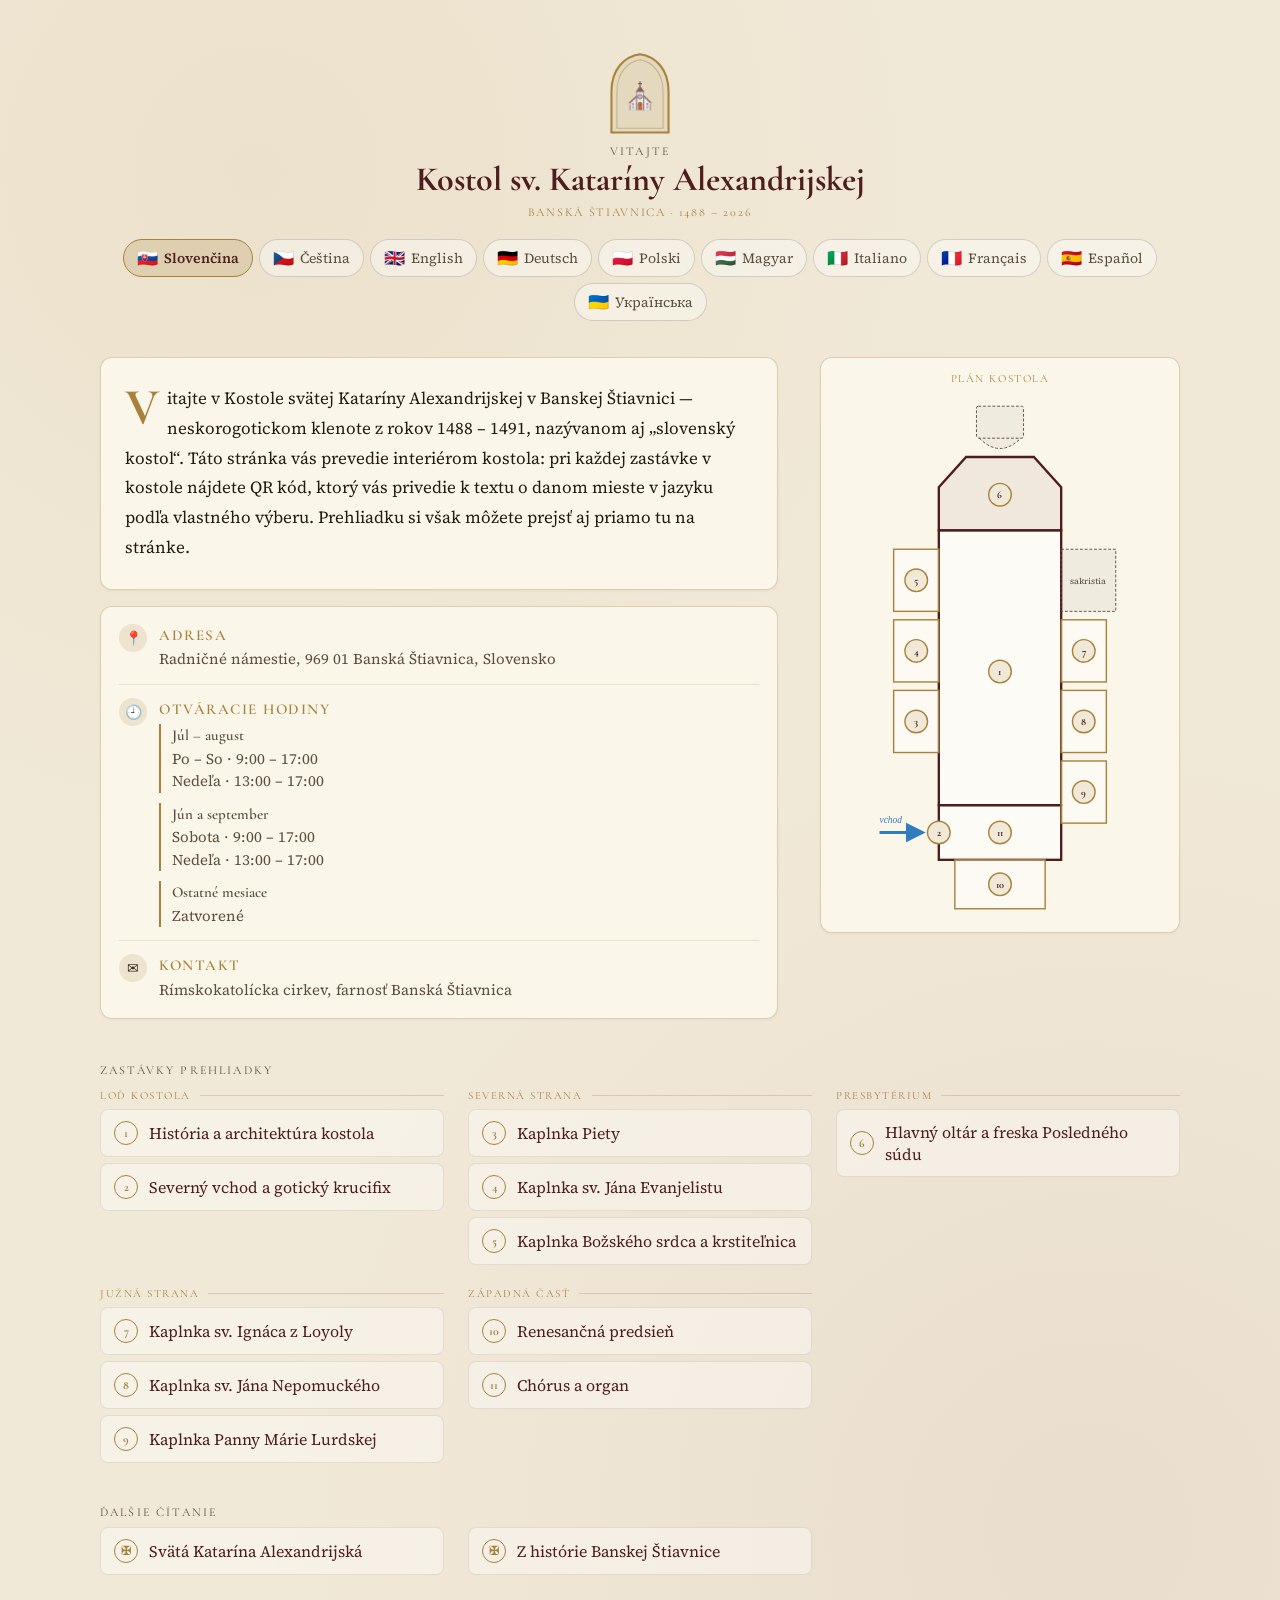
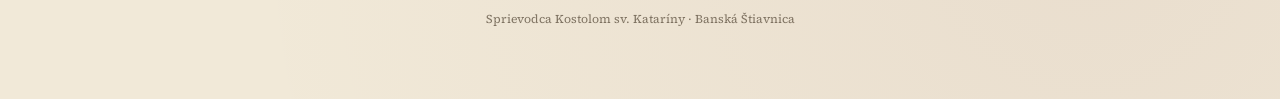
==== commit 28295a18: "Oprava: plán na úvodnej stránke už nezakrýva zastávku 6 Na počítači sa "sticky" plán pri scrollovaní" ====
--- a/docs/index.html
+++ b/docs/index.html
@@ -23,42 +23,47 @@
 
   <div class="chips" id="langSwitcher"></div>
 
-  <div class="text-panel" style="margin-bottom:14px;">
-    <p class="dropcap" id="intro"></p>
-  </div>
+  <!-- .home-split: na mobile display:contents (neviditeľný obal, poradie sa nemení),
+       na počítači dvojstĺpec — a hlavne obmedzuje pohyb „sticky“ plánu len na túto
+       hornú časť, aby pri scrollovaní nezakryl sekciu zastávok. -->
+  <div class="home-split">
+    <div class="text-panel" style="margin-bottom:14px;">
+      <p class="dropcap" id="intro"></p>
+    </div>
 
-  <div class="info-panel">
-    <div class="info-row">
-      <div class="info-ic">📍</div>
-      <div>
-        <p class="label" id="addressLabel">Adresa</p>
-        <p id="addressValue"></p>
+    <div class="info-panel">
+      <div class="info-row">
+        <div class="info-ic">📍</div>
+        <div>
+          <p class="label" id="addressLabel">Adresa</p>
+          <p id="addressValue"></p>
+        </div>
+      </div>
+      <div class="info-row">
+        <div class="info-ic">🕘</div>
+        <div>
+          <p class="label" id="hoursLabel">Otváracie hodiny</p>
+          <div id="hoursValue"></div>
+        </div>
+      </div>
+      <div class="info-row">
+        <div class="info-ic">✉</div>
+        <div>
+          <p class="label" id="contactLabel">Kontakt</p>
+          <p id="contactValue"></p>
+        </div>
       </div>
     </div>
-    <div class="info-row">
-      <div class="info-ic">🕘</div>
-      <div>
-        <p class="label" id="hoursLabel">Otváracie hodiny</p>
-        <div id="hoursValue"></div>
-      </div>
+
+    <div class="orn"><i></i><b>✦</b><i></i></div>
+
+    <div class="plan-box full" id="planBox">
+      <p class="plan-title" id="planTitle">Plán kostola</p>
+      <div id="planHolder"></div>
     </div>
-    <div class="info-row">
-      <div class="info-ic">✉</div>
-      <div>
-        <p class="label" id="contactLabel">Kontakt</p>
-        <p id="contactValue"></p>
-      </div>
-    </div>
+
+    <div class="orn"><i></i><b>✦</b><i></i></div>
   </div>
-
-  <div class="orn"><i></i><b>✦</b><i></i></div>
-
-  <div class="plan-box full" id="planBox">
-    <p class="plan-title" id="planTitle">Plán kostola</p>
-    <div id="planHolder"></div>
-  </div>
-
-  <div class="orn"><i></i><b>✦</b><i></i></div>
 
   <p class="eyebrow" style="margin-bottom:12px;" id="stopsHeading">Zastávky prehliadky</p>
   <div id="groups"></div>
--- a/docs/assets/style.css
+++ b/docs/assets/style.css
@@ -32,6 +32,11 @@
 
 .page{ width:100%; max-width:640px; }
 
+/* Obal hornej časti úvodnej stránky. Na mobile je „priehľadný“ (nevytvára box),
+   takže poradie a rozostupy ostávajú presne ako bez neho; na počítači sa z neho
+   stáva dvojstĺpec (viď media query nižšie). */
+.home-split{ display:contents; }
+
 /* ---------- gotický oblúk (motív klenby a okien kostola) ---------- */
 .arch{ flex:0 0 auto; display:block; }
 .arch-fill{ fill: var(--parchment-dark); stroke: var(--gold); stroke-width:3; }
@@ -257,38 +262,36 @@
   .page{ max-width:1080px; }
 
   /* -------- úvodná stránka -------- */
-  .page-home{
+  .page-home > .hero{ padding-top:14px; }
+  .page-home > #langSwitcher{ justify-content:center; margin-bottom:28px; }
+
+  /* Horná časť ako dvojstĺpec. Sticky plán je obmedzený na .home-split,
+     takže pri scrollovaní nezájde nad sekciu zastávok (nezakryje zastávku 6). */
+  .home-split{
     display:grid;
     grid-template-columns:1fr 360px;
-    column-gap:42px; row-gap:0; align-items:start;
+    column-gap:42px; align-items:start;
     grid-template-areas:
-      "hero    hero"
-      "chips   chips"
-      "intro   plan"
-      "info    plan"
-      "heading heading"
-      "groups  groups"
-      "exH     exH"
-      "exList  exList"
-      "foot    foot";
+      "intro plan"
+      "info  plan";
   }
-  .page-home > .hero{ grid-area:hero; padding-top:14px; }
-  .page-home > #langSwitcher{ grid-area:chips; justify-content:center; margin-bottom:28px; }
-  .page-home > .text-panel{ grid-area:intro; margin-bottom:0 !important; }
-  .page-home > .info-panel{ grid-area:info; margin-top:16px; }
-  .page-home > .orn{ display:none; }
-  .page-home > #planBox{ grid-area:plan; position:sticky; top:24px; }
-  .page-home > #stopsHeading{ grid-area:heading; margin-top:36px; }
+  .home-split > .text-panel{ grid-area:intro; margin-bottom:0 !important; }
+  .home-split > .info-panel{ grid-area:info; margin-top:16px; }
+  .home-split > .orn{ display:none; }
+  /* Plán sa na úvode neposúva samostatne — je bežnou súčasťou hornej časti,
+     takže skončí pred zoznamom zastávok a nikdy ho neprekryje. */
+  .home-split > #planBox{ grid-area:plan; align-self:start; }
+
+  .page-home > #stopsHeading{ margin-top:36px; }
   .page-home > #groups{
-    grid-area:groups; display:grid; grid-template-columns:repeat(3,1fr);
+    display:grid; grid-template-columns:repeat(3,1fr);
     column-gap:24px; row-gap:4px; align-items:start;
   }
-  .page-home > #extrasHeading{ grid-area:exH; margin-top:28px; }
+  .page-home > #extrasHeading{ margin-top:28px; }
   .page-home > #extraList{
-    grid-area:exList; display:grid; grid-template-columns:repeat(3,1fr);
+    display:grid; grid-template-columns:repeat(3,1fr);
     column-gap:24px; row-gap:6px; align-items:start;
   }
-  .page-home > footer{ grid-area:foot; }
   /* na úvode je plán vysoký — hodiny pod sebou zaplnia ľavý stĺpec */
   .page-home .info-row p{ font-size:15px; }
 
